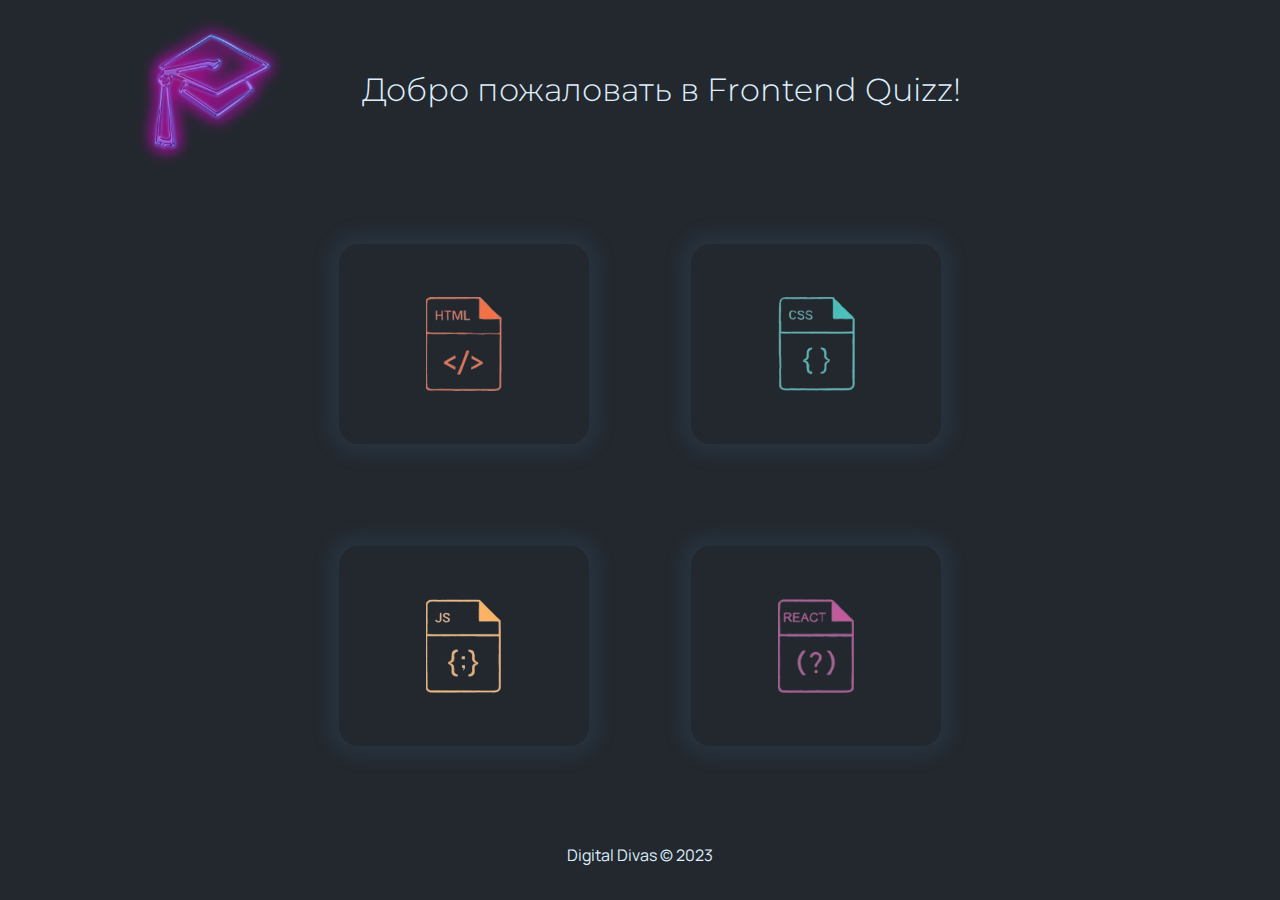
==== index.html @ 51c3fd20 "react and js result fixed" ====
<!DOCTYPE html>
<html lang="en">
  <head>
    <meta charset="UTF-8" />
    <meta http-equiv="X-UA-Compatible" content="IE=edge" />
    <meta name="viewport" content="width=device-width, initial-scale=1.0" />
    <title>Learning Frontend</title>
    <link
      rel="shortcut icon"
      href="./assets/icons/icon-main.png"
      type="image/png"
    />
    <link rel="stylesheet" href="./style/normalize.css" />
    <link rel="stylesheet" href="./style/style.css" />
  </head>

  <body>
    <header class="header">
      <img class="header__logo" src="./assets/icons/logo.png" alt="logo" />
      <h1 class="header__title">Добро пожаловать в Frontend Quizz!</h1>
    </header>
    <main class="main">
      <div class="wrap">
        <div class="grid">
          <div class="card">
            <a href="./html/html-page.html" class="card__link"
              ><img src="./assets/images/html.PNG" alt="html icon"
            /></a>
          </div>
          <div class="card">
            <a href="./сss block/css-page.html" class="card__link"
              ><img src="./assets/images/css.PNG" alt="css icon"
            /></a>
          </div>
          <div class="card">
            <a href="./javascript/js-page.html" class="card__link"
              ><img src="./assets/images/js.PNG" alt="js icon"
            /></a>
          </div>
          <div class="card">
            <a href="./react/react-page.html" class="card__link"
              ><img src="./assets/images/react.PNG" alt="react icon"
            /></a>
          </div>
        </div>
      </div>
    </main>
    <footer class="footer">
      <p class="footer__text">Digital Divas © 2023</p>
    </footer>
  </body>
</html>
---- style/style.css ----
@font-face {
  font-family: "Manrope";
  src: url(../assets/fonts/Manrope-VariableFont_wght.ttf);
}
@font-face {
  font-family: "Montserrat";
  src: url(../assets/fonts/Montserrat-VariableFont_wght.ttf);
}
* {
  margin: 0;
  padding: 0;
  box-sizing: border-box;
}

body {
  max-width: 1440px;
  width: 100%;
}

.header,
.main,
.footer {
  background-color: #23282e;
  color: #deeefc;
  font-family: "Manrope";
  font-weight: 400;
}

.header {
  height: 20vh;
  display: flex;
  padding: 5px 10vw;
}
.header .header__logo {
  height: 100%;
}
@media all and (min-width: 280px) and (max-width: 700px) {
  .header .header__logo {
    display: none;
  }
}
.header .header__title {
  flex-grow: 1;
  text-align: center;
  align-self: center;
  padding-right: 10vw;
  font-family: "Montserrat";
  font-weight: 300;
}
@media all and (min-width: 280px) and (max-width: 700px) {
  .header .header__title {
    font-size: 20px;
  }
}
@media all and (min-width: 280px) and (max-width: 700px) {
  .header {
    flex-direction: column;
  }
}

.main {
  background-color: #23282e;
  color: #deeefc;
  height: 70vh;
}
.main .wrap {
  height: 100%;
  display: flex;
  justify-content: center;
  align-items: center;
}

.grid {
  display: grid;
  grid-template-columns: repeat(2, 1fr);
  grid-template-rows: repeat(2, 1fr);
  gap: 8vw;
}
@media all and (min-width: 280px) and (max-width: 700px) {
  .grid {
    display: flex;
    flex-direction: column;
    justify-content: center;
    align-items: center;
  }
}

.card {
  width: 250px;
  height: 200px;
  display: flex;
  justify-content: center;
  align-items: center;
  box-shadow: 0px 0px 17px 11px rgba(54, 97, 129, 0.2);
  border: 6px solid #23282e;
  border-radius: 20px;
}
.card a {
  text-align: center;
  height: 50%;
}
.card a img {
  height: 100%;
}
@media all and (min-width: 280px) and (max-width: 700px) {
  .card {
    width: 50vw;
    height: 15vh;
  }
}

.card:hover {
  box-shadow: 0px 0px 17px 27px rgba(63, 114, 154, 0.2);
  border: none;
}

.footer {
  height: 10vh;
  background-color: #23282e;
  color: #deeefc;
  display: flex;
  justify-content: center;
  align-items: center;
}/*# sourceMappingURL=style.css.map */
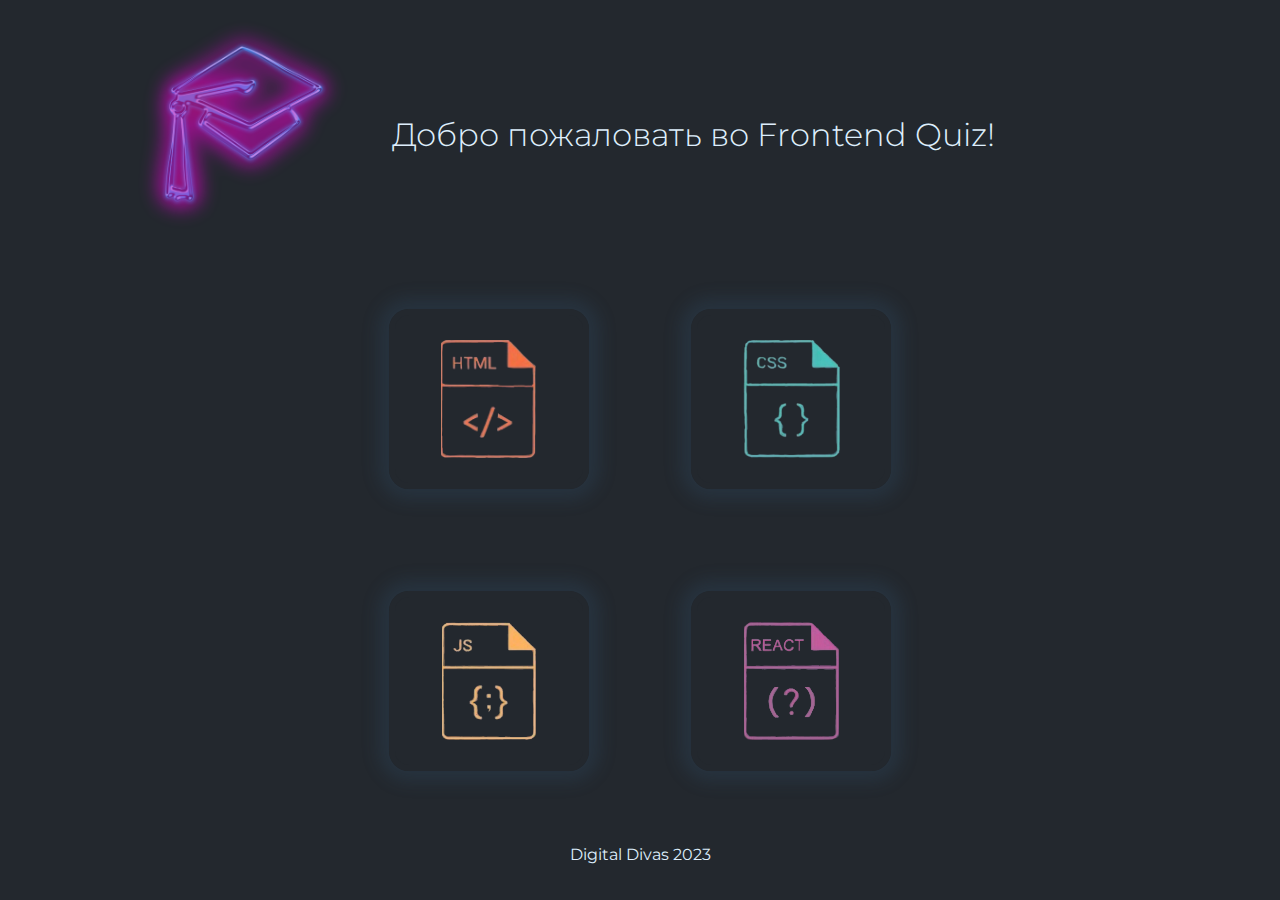
==== commit 5f4948ab: "change @media, add icons" ====
--- a/index.html
+++ b/index.html
@@ -1,52 +1,49 @@
 <!DOCTYPE html>
 <html lang="en">
-  <head>
+
+<head>
     <meta charset="UTF-8" />
     <meta http-equiv="X-UA-Compatible" content="IE=edge" />
     <meta name="viewport" content="width=device-width, initial-scale=1.0" />
     <title>Learning Frontend</title>
-    <link
-      rel="shortcut icon"
-      href="./assets/icons/icon-main.png"
-      type="image/png"
-    />
+    <link rel="shortcut icon" href="./assets/icons/icon-main.png" type="image/png" />
     <link rel="stylesheet" href="./style/normalize.css" />
     <link rel="stylesheet" href="./style/style.css" />
-  </head>
+</head>
 
-  <body>
+<body>
     <header class="header">
-      <img class="header__logo" src="./assets/icons/logo.png" alt="logo" />
-      <h1 class="header__title">Добро пожаловать в Frontend Quizz!</h1>
+        <img class="header__logo" src="./assets/icons/logo.png" alt="logo" />
+        <h1 class="header__title">Добро пожаловать во Frontend Quiz!</h1>
     </header>
     <main class="main">
-      <div class="wrap">
-        <div class="grid">
-          <div class="card">
-            <a href="./html/html-page.html" class="card__link"
-              ><img src="./assets/images/html.PNG" alt="html icon"
-            /></a>
-          </div>
-          <div class="card">
-            <a href="./сss block/css-page.html" class="card__link"
-              ><img src="./assets/images/css.PNG" alt="css icon"
-            /></a>
-          </div>
-          <div class="card">
-            <a href="./javascript/js-page.html" class="card__link"
-              ><img src="./assets/images/js.PNG" alt="js icon"
-            /></a>
-          </div>
-          <div class="card">
-            <a href="./react/react-page.html" class="card__link"
-              ><img src="./assets/images/react.PNG" alt="react icon"
-            /></a>
-          </div>
+        <div class="wrap">
+            <div class="grid">
+                <div class="card">
+                    <a href="./html/html-page.html" class="card__link"><img src="./assets/images/html.PNG"
+                            alt="html icon"></a>
+                </div>
+                <div class="card">
+                    <a href="./сss block/css-page.html" class="card__link"><img src="./assets/images/css.PNG"
+                            alt="css icon"></a>
+                </div>
+                <div class="card">
+                    <a href="./javascript/js-page.html" class="card__link"><img src="./assets/images/js.PNG"
+                            alt="js icon"></a>
+                </div>
+                <div class="card">
+                    <a href="./react/react-page.html" class="card__link"><img src="./assets/images/react.PNG"
+                            alt="react icon"></a>
+                </div>
+            </div>
+
         </div>
-      </div>
+        </div>
     </main>
     <footer class="footer">
-      <p class="footer__text">Digital Divas © 2023</p>
+        <p class="footer__text">Digital Divas 2023</p>
     </footer>
-  </body>
-</html>
+
+</body>
+
+</html>--- a/style/style.css
+++ b/style/style.css
@@ -1,126 +1,124 @@
-
-@font-face {
-  font-family: "Manrope";
-  src: url(../assets/fonts/Manrope-VariableFont_wght.ttf);
-}
-@font-face {
-  font-family: "Montserrat";
-  src: url(../assets/fonts/Montserrat-VariableFont_wght.ttf);
-}
-* {
-  margin: 0;
-  padding: 0;
-  box-sizing: border-box;
-}
-
-body {
-  max-width: 1440px;
-  width: 100%;
-}
-
-.header,
-.main,
-.footer {
-  background-color: #23282e;
-  color: #deeefc;
-  font-family: "Manrope";
-  font-weight: 400;
-}
-
-.header {
-  height: 20vh;
-  display: flex;
-  padding: 5px 10vw;
-}
-.header .header__logo {
-  height: 100%;
-}
-@media all and (min-width: 280px) and (max-width: 700px) {
-  .header .header__logo {
-    display: none;
-  }
-}
-.header .header__title {
-  flex-grow: 1;
-  text-align: center;
-  align-self: center;
-  padding-right: 10vw;
-  font-family: "Montserrat";
-  font-weight: 300;
-}
-@media all and (min-width: 280px) and (max-width: 700px) {
-  .header .header__title {
-    font-size: 20px;
-  }
-}
-@media all and (min-width: 280px) and (max-width: 700px) {
-  .header {
-    flex-direction: column;
-  }
-}
-
-.main {
-  background-color: #23282e;
-  color: #deeefc;
-  height: 70vh;
-}
-.main .wrap {
-  height: 100%;
-  display: flex;
-  justify-content: center;
-  align-items: center;
-}
-
-.grid {
-  display: grid;
-  grid-template-columns: repeat(2, 1fr);
-  grid-template-rows: repeat(2, 1fr);
-  gap: 8vw;
-}
-@media all and (min-width: 280px) and (max-width: 700px) {
-  .grid {
-    display: flex;
-    flex-direction: column;
-    justify-content: center;
-    align-items: center;
-  }
-}
-
-.card {
-  width: 250px;
-  height: 200px;
-  display: flex;
-  justify-content: center;
-  align-items: center;
-  box-shadow: 0px 0px 17px 11px rgba(54, 97, 129, 0.2);
-  border: 6px solid #23282e;
-  border-radius: 20px;
-}
-.card a {
-  text-align: center;
-  height: 50%;
-}
-.card a img {
-  height: 100%;
-}
-@media all and (min-width: 280px) and (max-width: 700px) {
-  .card {
-    width: 50vw;
-    height: 15vh;
-  }
-}
-
-.card:hover {
-  box-shadow: 0px 0px 17px 27px rgba(63, 114, 154, 0.2);
-  border: none;
-}
-
-.footer {
-  height: 10vh;
-  background-color: #23282e;
-  color: #deeefc;
-  display: flex;
-  justify-content: center;
-  align-items: center;
-}/*# sourceMappingURL=style.css.map */
-
+@font-face {
+  font-family: "Montserrat";
+  src: url(../assets/fonts/Montserrat-VariableFont_wght.ttf);
+}
+* {
+  margin: 0;
+  padding: 0;
+  box-sizing: border-box;
+}
+
+body {
+  max-width: 1440px;
+  width: 100%;
+}
+
+.header,
+.main,
+.footer {
+  background-color: #23282e;
+  color: #deeefc;
+  font-family: "Montserrat";
+}
+
+.header {
+  height: 30vh;
+  display: flex;
+  padding: 5px 10vw;
+}
+.header .header__logo {
+  height: 90%;
+}
+@media all and (min-width: 280px) and (max-width: 700px) {
+  .header .header__logo {
+    display: none;
+  }
+}
+.header .header__title {
+  flex-grow: 1;
+  text-align: center;
+  align-self: center;
+  padding-right: 10vw;
+  font-weight: 300;
+}
+@media all and (min-width: 280px) and (max-width: 700px) {
+  .header .header__title {
+    font-size: 20px;
+  }
+}
+@media all and (min-width: 280px) and (max-width: 700px) {
+  .header {
+    height: 15vh;
+  }
+}
+
+.main {
+  height: 60vh;
+}
+.main .wrap {
+  height: 100%;
+  display: flex;
+  justify-content: center;
+  align-items: center;
+}
+@media all and (min-width: 280px) and (max-width: 700px) {
+  .main {
+    height: 80vh;
+  }
+}
+
+.grid {
+  display: grid;
+  grid-template-columns: repeat(2, 1fr);
+  grid-template-rows: repeat(2, 1fr);
+  gap: 8vw;
+}
+@media all and (min-width: 280px) and (max-width: 700px) {
+  .grid {
+    display: flex;
+    flex-direction: column;
+    justify-content: center;
+    align-items: center;
+  }
+}
+
+.card {
+  width: 200px;
+  height: 20vh;
+  display: flex;
+  justify-content: center;
+  align-items: center;
+  box-shadow: 0px 0px 17px 11px rgba(54, 97, 129, 0.2);
+  border: 6px solid #23282e;
+  border-radius: 20px;
+}
+.card a {
+  text-align: center;
+  height: 70%;
+}
+.card a img {
+  height: 100%;
+}
+@media all and (min-width: 280px) and (max-width: 700px) {
+  .card {
+    width: 50vw;
+    height: 15vh;
+  }
+}
+
+.card:hover {
+  box-shadow: 0px 0px 17px 27px rgba(63, 114, 154, 0.2);
+  border: none;
+}
+
+.footer {
+  height: 10vh;
+  display: flex;
+  justify-content: center;
+  align-items: center;
+}
+@media all and (min-width: 280px) and (max-width: 700px) {
+  .footer {
+    height: 5vh;
+  }
+}/*# sourceMappingURL=style.css.map */